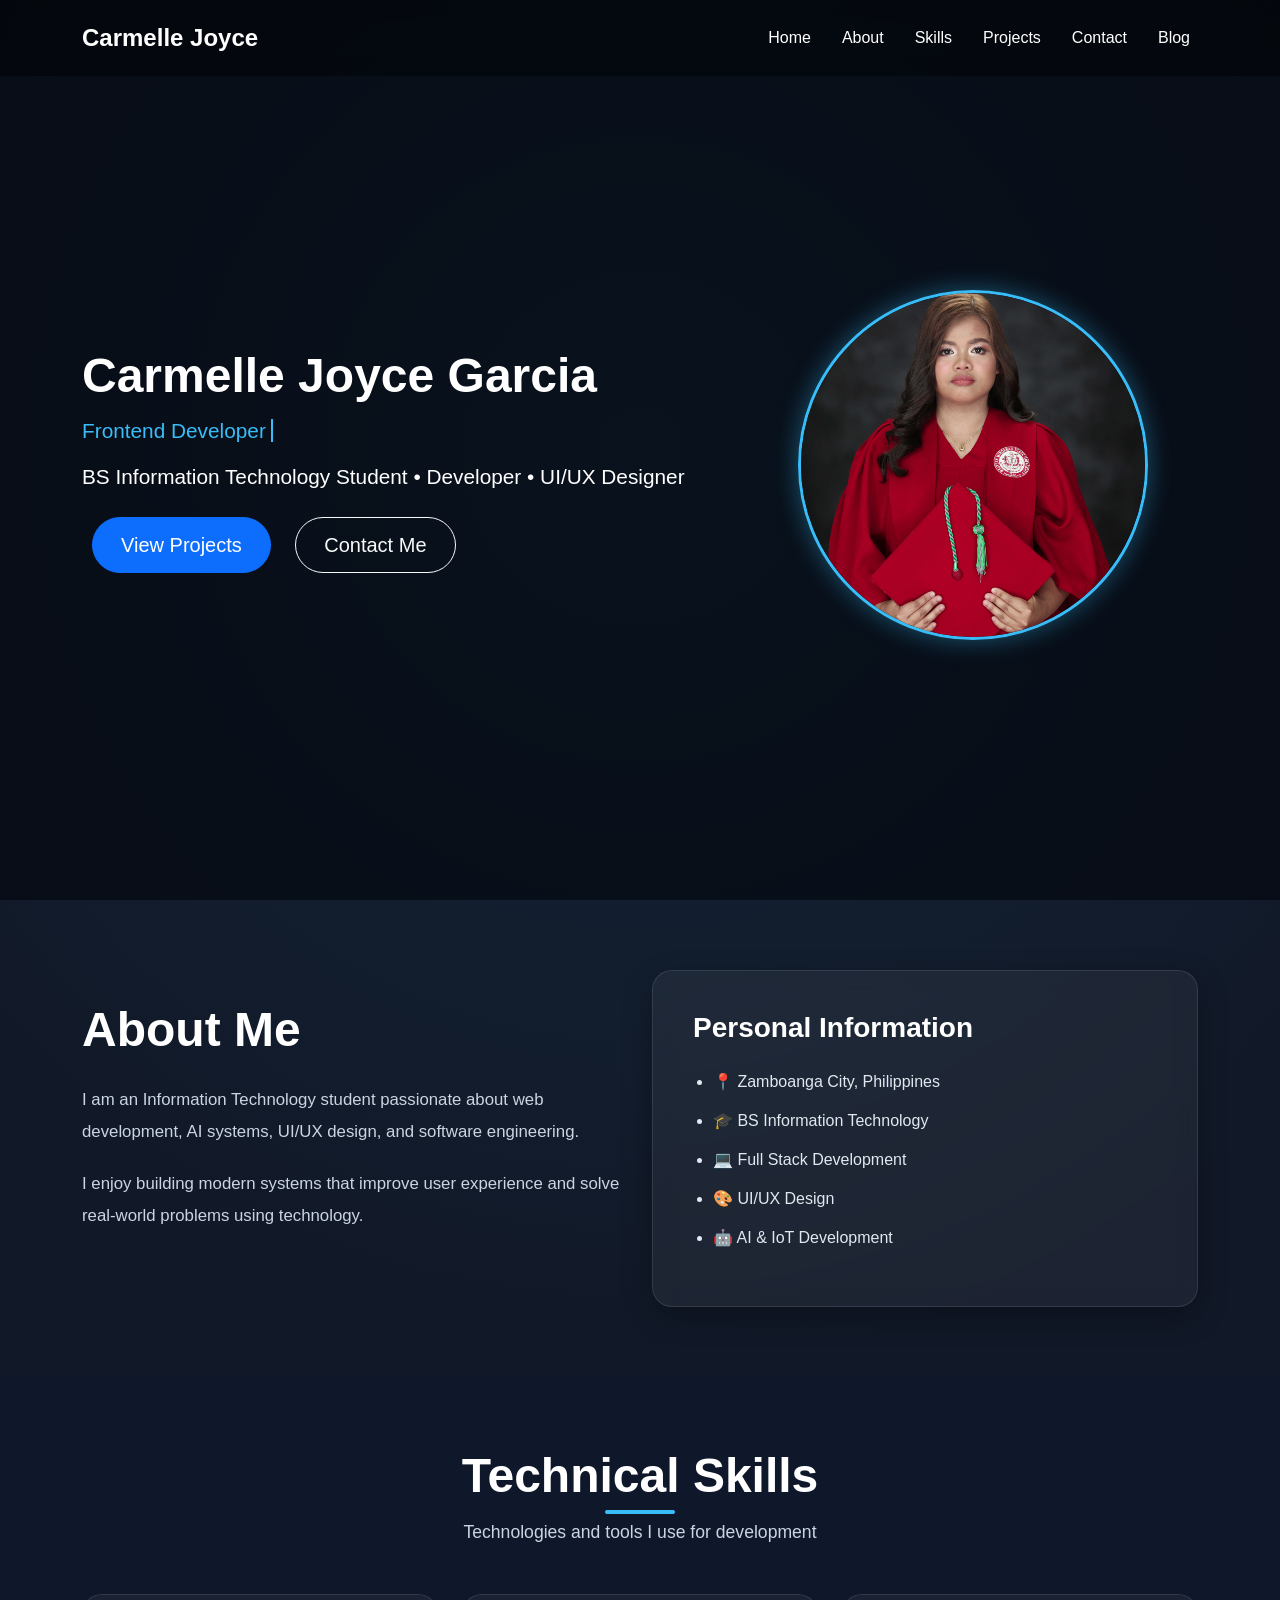
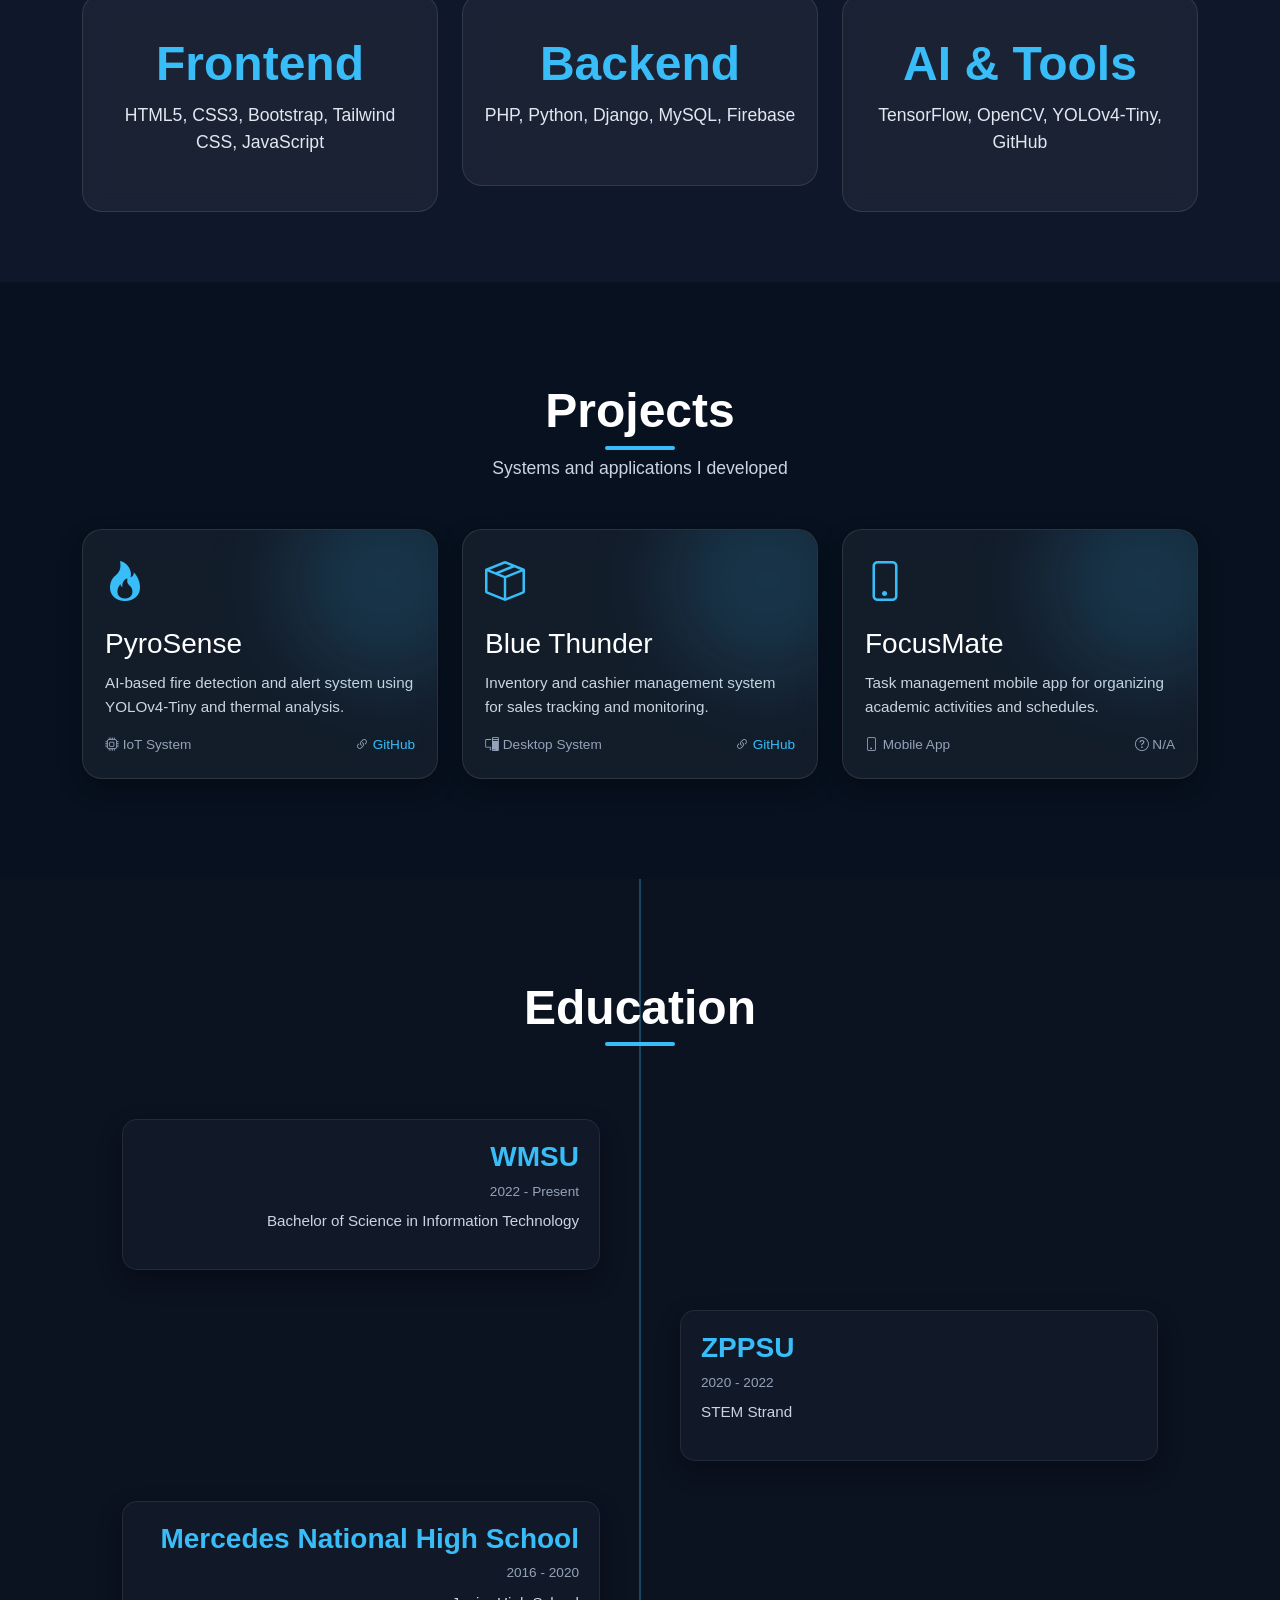
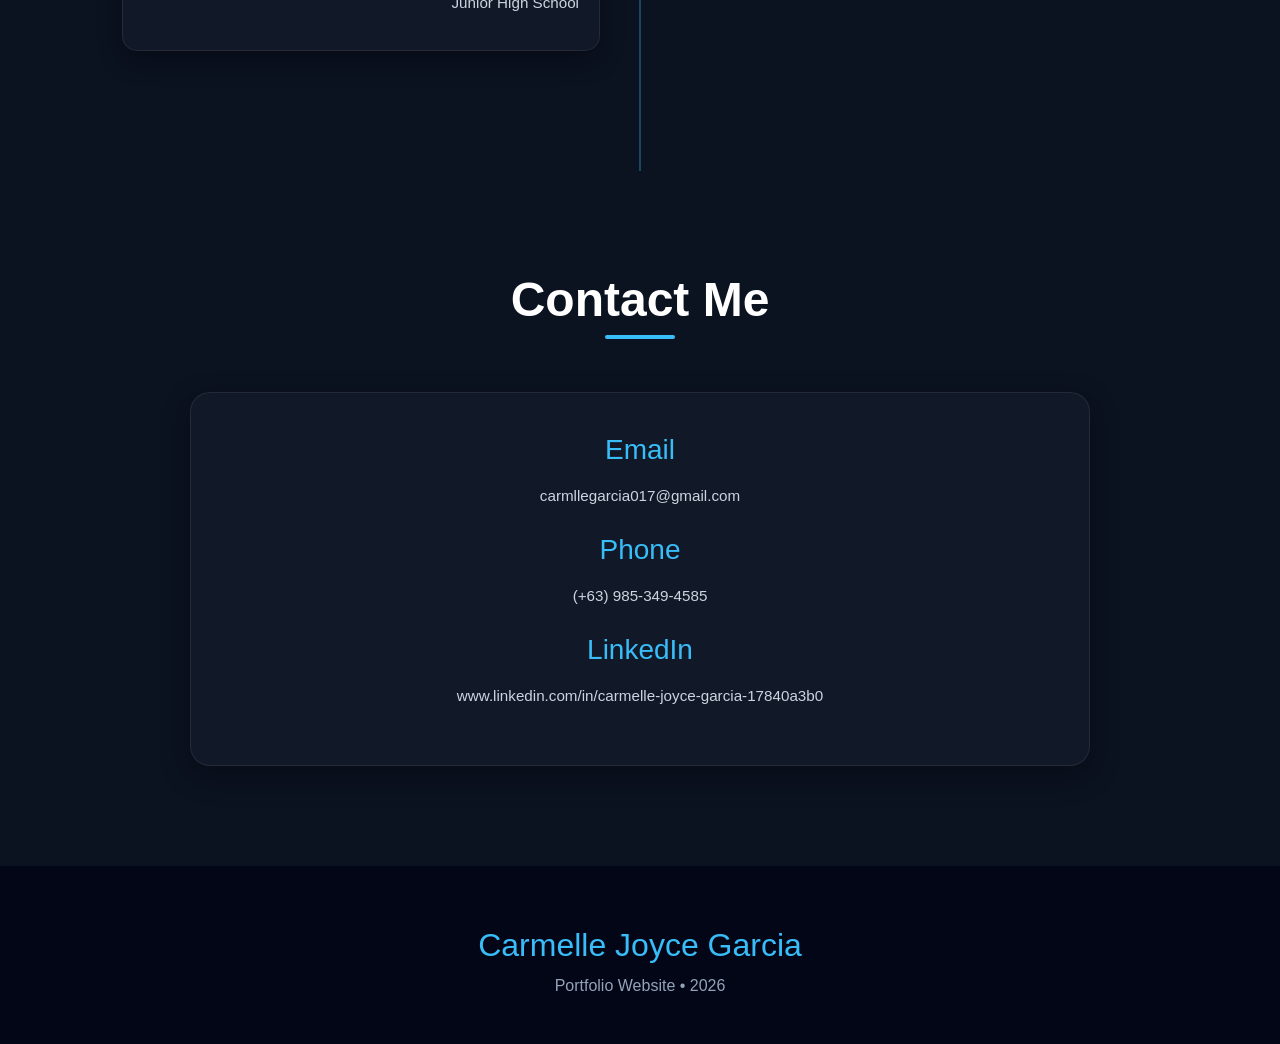
==== portfolio.html @ ab4b907b "Initial web blog  portfolio upload" ====
<!DOCTYPE html>
<html lang="en">
<head>
    <meta charset="UTF-8">
    <meta name="viewport" content="width=device-width, initial-scale=1.0">

    <title>Carmelle Joyce Garcia | Portfolio</title>

    <!-- Bootstrap -->
    <link href="https://cdn.jsdelivr.net/npm/bootstrap@5.3.3/dist/css/bootstrap.min.css" rel="stylesheet">

    <!-- AOS -->
    <link href="https://unpkg.com/aos@2.3.4/dist/aos.css" rel="stylesheet">

    <!-- CSS -->
    <link rel="stylesheet" href="assets/css/style.css">

    <link rel="stylesheet" href="https://cdn.jsdelivr.net/npm/bootstrap-icons@1.11.3/font/bootstrap-icons.min.css">

</head>

<body>

<!-- ================= NAVBAR ================= -->
<nav class="navbar navbar-expand-lg navbar-dark fixed-top custom-navbar">

    <div class="container">

        <a class="navbar-brand fw-bold" href="#">
            Carmelle Joyce
        </a>

        <button class="navbar-toggler" type="button" data-bs-toggle="collapse" data-bs-target="#navbarNav">
            <span class="navbar-toggler-icon"></span>
        </button>

        <div class="collapse navbar-collapse" id="navbarNav">

            <ul class="navbar-nav ms-auto">

                <li class="nav-item">
                    <a class="nav-link" href="#home">Home</a>
                </li>

                <li class="nav-item">
                    <a class="nav-link" href="#about">About</a>
                </li>

                <li class="nav-item">
                    <a class="nav-link" href="#skills">Skills</a>
                </li>

                <li class="nav-item">
                    <a class="nav-link" href="#projects">Projects</a>
                </li>

                <li class="nav-item">
                    <a class="nav-link" href="#contact">Contact</a>
                </li>
                <li class="nav-item"><a class="nav-link" href="index.html">Blog</a></li>

            </ul>

        </div>

    </div>

</nav>

<!-- ================= HERO ================= -->
<section class="hero-section portfolio-hero" id="home">

    <div class="overlay"></div>

    <div class="container hero-content">

        <div class="row align-items-center">

            <!-- LEFT: TEXT -->
            <div class="col-lg-7 text-lg-start text-center" data-aos="fade-right">

                <h1>
                    Carmelle Joyce Garcia
                </h1>
                <p class="typing-text">
                    <span id="typing"></span>
                </p>

                <p>
                    BS Information Technology Student • Developer • UI/UX Designer
                </p>

                <div class="hero-buttons">

                    <a href="#projects" class="btn btn-primary btn-lg">
                        View Projects
                    </a>

                    <a href="#contact" class="btn btn-outline-light btn-lg">
                        Contact Me
                    </a>

                </div>

            </div>

            <!-- RIGHT: PHOTO -->
            <div class="col-lg-5 text-center mt-4 mt-lg-0" data-aos="fade-left">

                <div class="hero-photo">
                    <img src="assets/images/grad.jpg" alt="Profile Photo">
                </div>

            </div>

        </div>

    </div>

</section>

<!-- ================= ABOUT ================= -->
<section class="about-section" id="about">

    <div class="container">

        <div class="row align-items-center">

            <div class="col-lg-6 mb-4" data-aos="fade-right">

                <h2>About Me</h2>

                <p>
                    I am an Information Technology student passionate about
                    web development, AI systems, UI/UX design, and software engineering.
                </p>

                <p>
                    I enjoy building modern systems that improve user experience
                    and solve real-world problems using technology.
                </p>

            </div>

            <div class="col-lg-6" data-aos="fade-left">

                <div class="about-card">

                    <h3>Personal Information</h3>

                    <ul>
                        <li>📍 Zamboanga City, Philippines</li>
                        <li>🎓 BS Information Technology</li>
                        <li>💻 Full Stack Development</li>
                        <li>🎨 UI/UX Design</li>
                        <li>🤖 AI & IoT Development</li>
                    </ul>

                </div>

            </div>

        </div>

    </div>

</section>

<!-- ================= SKILLS ================= -->
<section class="stats-section" id="skills">

    <div class="container">

        <div class="section-title mb-5" data-aos="fade-up">

            <h2>Technical Skills</h2>

            <p>
                Technologies and tools I use for development
            </p>

        </div>

        <div class="row g-4">

            <div class="col-md-4" data-aos="zoom-in">

                <div class="stats-card">

                    <h3>Frontend</h3>

                    <p>
                        HTML5, CSS3, Bootstrap, Tailwind CSS, JavaScript
                    </p>

                </div>

            </div>

            <div class="col-md-4" data-aos="zoom-in" data-aos-delay="200">

                <div class="stats-card">

                    <h3>Backend</h3>

                    <p>
                        PHP, Python, Django, MySQL, Firebase
                    </p>

                </div>

            </div>

            <div class="col-md-4" data-aos="zoom-in" data-aos-delay="400">

                <div class="stats-card">

                    <h3>AI & Tools</h3>

                    <p>
                        TensorFlow, OpenCV, YOLOv4-Tiny, GitHub
                    </p>

                </div>

            </div>

        </div>

    </div>

</section>

<!-- ================= PROJECTS ================= -->
<section class="gallery-section" id="projects">

    <div class="container">

        <div class="section-title mb-5" data-aos="fade-up">
            <h2>Projects</h2>
            <p>Systems and applications I developed</p>
        </div>

        <div class="row g-4">

            <!-- PYROSENSE -->
            <div class="col-md-4" data-aos="fade-up">

                <div class="project-card">

                    <div class="project-icon">
                        <i class="bi bi-fire"></i>
                    </div>

                    <h3>PyroSense</h3>

                    <p>
                        AI-based fire detection and alert system using YOLOv4-Tiny and thermal analysis.
                    </p>

                    <div class="project-meta">
                        <span><i class="bi bi-cpu"></i> IoT System</span>
                        <span><i class="bi bi-link-45deg"></i> 
                            <a href="https://github.com/MushWin/2025_CP_PYROSENSE" target="_blank">
                                GitHub
                            </a>
                        </span>
                    </div>

                </div>

            </div>

            <!-- BLUE THUNDER -->
            <div class="col-md-4" data-aos="fade-up" data-aos-delay="200">

                <div class="project-card">

                    <div class="project-icon">
                        <i class="bi bi-box-seam"></i>
                    </div>

                    <h3>Blue Thunder</h3>

                    <p>
                        Inventory and cashier management system for sales tracking and monitoring.
                    </p>

                    <div class="project-meta">
                        <span><i class="bi bi-pc-display"></i> Desktop System</span>
                        <span><i class="bi bi-link-45deg"></i>
                            <a href="https://github.com/rxykio/Blue-Thunder-SE" target="_blank">
                                GitHub
                            </a>
                        </span>
                    </div>

                </div>

            </div>

            <!-- FOCUSMATE -->
            <div class="col-md-4" data-aos="fade-up" data-aos-delay="400">

                <div class="project-card">

                    <div class="project-icon">
                        <i class="bi bi-phone"></i>
                    </div>

                    <h3>FocusMate</h3>

                    <p>
                        Task management mobile app for organizing academic activities and schedules.
                    </p>

                    <div class="project-meta">
                        <span><i class="bi bi-phone"></i> Mobile App</span>
                        <span><i class="bi bi-question-circle"></i> N/A</span>
                    </div>

                </div>

            </div>

        </div>

    </div>

</section>
<!-- ================= EDUCATION ================= -->
<section class="timeline-section">

    <div class="container">

        <div class="section-title mb-5" data-aos="fade-up">

            <h2>Education</h2>

        </div>

        <div class="timeline-card left" data-aos="fade-right">

            <div class="timeline-content">

                <h3>WMSU</h3>

                <span class="location">
                    2022 - Present
                </span>

                <p>
                    Bachelor of Science in Information Technology
                </p>

            </div>

        </div>

        <div class="timeline-card right" data-aos="fade-left">

            <div class="timeline-content">

                <h3>ZPPSU</h3>

                <span class="location">
                    2020 - 2022
                </span>

                <p>
                    STEM Strand
                </p>

            </div>

        </div>

        <div class="timeline-card left" data-aos="fade-right">

            <div class="timeline-content">

                <h3>Mercedes National High School</h3>

                <span class="location">
                    2016 - 2020
                </span>

                <p>
                    Junior High School
                </p>

            </div>

        </div>

    </div>

</section>

<!-- ================= CONTACT ================= -->
<section class="reflection-section" id="contact">

    <div class="container">

        <div class="section-title mb-5" data-aos="fade-up">

            <h2>Contact Me</h2>

        </div>

        <div class="reflection-card text-center" data-aos="zoom-in">

            <h3>Email</h3>

            <p>
                carmllegarcia017@gmail.com
            </p>

            <h3 class="mt-4">Phone</h3>

            <p>
                (+63) 985-349-4585
            </p>

            <h3 class="mt-4">LinkedIn</h3>

            <p>
                www.linkedin.com/in/carmelle-joyce-garcia-17840a3b0
            </p>

        </div>

    </div>

</section>

<!-- ================= FOOTER ================= -->
<footer class="footer-section">

    <div class="container">

        <h2>Carmelle Joyce Garcia</h2>

        <p>
            Portfolio Website • 2026
        </p>

    </div>

</footer>

<!-- Bootstrap -->
<script src="https://cdn.jsdelivr.net/npm/bootstrap@5.3.3/dist/js/bootstrap.bundle.min.js"></script>

<!-- AOS -->
<script src="https://unpkg.com/aos@2.3.4/dist/aos.js"></script>

<script>
AOS.init({
    duration: 1000,
    once: true
});
</script>

<script>
    const texts = [
        "Frontend Developer",
        "UI/UX Designer",
        "IoT Developer",
        "AI Enthusiast"
    ];
    
    let i = 0;          // text index
    let j = 0;          // letter index
    let isDeleting = false;
    let current = "";
    
    function typeEffect() {
    
        current = texts[i];
    
        if (!isDeleting) {
            // typing
            document.getElementById("typing").textContent =
                current.substring(0, j + 1);
            j++;
    
            if (j === current.length) {
                isDeleting = true;
                setTimeout(typeEffect, 1200); // pause at full text
                return;
            }
    
        } else {
            // deleting
            document.getElementById("typing").textContent =
                current.substring(0, j - 1);
            j--;
    
            if (j === 0) {
                isDeleting = false;
                i = (i + 1) % texts.length; // next word
            }
        }
    
        setTimeout(typeEffect, isDeleting ? 50 : 90);
    }
    
    typeEffect();
    </script>

</body>
</html>
---- assets/css/style.css ----
/* =========================
   GLOBAL
========================= */

*{
    margin: 0;
    padding: 0;
    box-sizing: border-box;
}

body{
    font-family: Arial, sans-serif;
    background: #0f172a;
    color: white;
    overflow-x: hidden;
}

/* =========================
   NAVBAR
========================= */

.custom-navbar{
    background: rgba(0,0,0,0.4);
    backdrop-filter: blur(10px);
    padding: 15px 0;
}

.navbar-brand{
    font-size: 1.5rem;
}

.nav-link{
    color: white !important;
    margin-left: 15px;
    transition: 0.3s;
}

.nav-link:hover{
    color: #38bdf8 !important;
}

/* =========================
   HERO SECTION
========================= */

.hero-section{
    position: relative;
    width: 100%;
    height: 100vh;

    background: url('../images/hero/hero.jpg') center/cover no-repeat;

    display: flex;
    justify-content: center;
    align-items: center;

    text-align: center;
}

.overlay{
    position: absolute;
    inset: 0;
    background: rgba(0,0,0,0.5);
}

.hero-content{
    position: relative;
    z-index: 2;
}

.hero-content h1{
    font-size: 4rem;
    font-weight: bold;
    margin-bottom: 20px;
}

.hero-content p{
    font-size: 1.3rem;
    margin-bottom: 30px;
}

.hero-buttons .btn{
    margin: 10px;
    padding: 12px 28px;
    border-radius: 50px;
}


/* =========================
   ABOUT SECTION
========================= */

.about-section{
    padding: 70px 20px;
    background: #111827;
}

.about-section h2{
    font-size: 3rem;
    font-weight: bold;
    margin-bottom: 25px;
}

.about-section p{
    color: #cbd5e1;
    line-height: 1.9;
    margin-bottom: 20px;
    font-size: 1.05rem;
}

.about-card{
    background: rgba(255,255,255,0.05);
    border: 1px solid rgba(255,255,255,0.1);

    padding: 40px;

    border-radius: 20px;

    backdrop-filter: blur(10px);

    box-shadow: 0 10px 30px rgba(0,0,0,0.3);
}

.about-card h3{
    margin-bottom: 25px;
    font-weight: bold;
}

.about-card ul{
    padding-left: 20px;
}

.about-card li{
    margin-bottom: 15px;
    color: #e2e8f0;
}

/* =========================
   STATISTICS SECTION
========================= */

.stats-section{
    padding: 70px 20px;
    background: #0f172a;
}

.section-title{
    text-align: center;
}

.section-title h2{
    font-size: 3rem;
    font-weight: bold;
    margin-bottom: 15px;
}

.section-title p{
    color: #cbd5e1;
    font-size: 1.1rem;
}

.stats-card{
    background: rgba(255,255,255,0.05);

    border: 1px solid rgba(255,255,255,0.1);

    padding: 40px 20px;

    border-radius: 20px;

    text-align: center;

    transition: 0.3s;

    backdrop-filter: blur(10px);
}

.stats-card:hover{
    transform: translateY(-10px);

    box-shadow: 0 10px 30px rgba(56,189,248,0.2);
}

.stats-card h3{
    font-size: 3rem;
    font-weight: bold;

    color: #38bdf8;

    margin-bottom: 10px;
}

.stats-card p{
    color: #e2e8f0;
    font-size: 1.1rem;
}

/* =========================
   TIMELINE SECTION
========================= */

.timeline-section{
    padding: 100px 20px;
    background: #111827;
}

.timeline-container{
    position: relative;
    margin-top: 60px;

    border-left: 3px solid #38bdf8;

    padding-left: 40px;
}

.timeline-item{
    position: relative;
    margin-bottom: 50px;
}

.timeline-item::before{
    content: '';

    position: absolute;

    left: -52px;
    top: 10px;

    width: 20px;
    height: 20px;

    background: #38bdf8;

    border-radius: 50%;

    box-shadow: 0 0 15px #38bdf8;
}

.timeline-content{
    background: rgba(255,255,255,0.05);

    border: 1px solid rgba(255,255,255,0.1);

    padding: 30px;

    border-radius: 20px;

    backdrop-filter: blur(10px);

    transition: 0.3s;
}

.timeline-content:hover{
    transform: translateY(-5px);

    box-shadow: 0 10px 30px rgba(56,189,248,0.2);
}

.timeline-day{
    display: inline-block;

    background: #38bdf8;

    color: #0f172a;

    padding: 6px 15px;

    border-radius: 50px;

    font-weight: bold;

    margin-bottom: 15px;
}

.timeline-content h3{
    margin-bottom: 15px;
    font-weight: bold;
}

.timeline-content p{
    color: #cbd5e1;
    line-height: 1.8;
}


/* =========================
   MAP SECTION
========================= */

.map-section{
    padding: 100px 20px;
    background: #0f172a;
}

#tourMap{
    width: 100%;
    height: 600px;

    border-radius: 25px;

    overflow: hidden;

    margin-top: 50px;

    border: 2px solid rgba(255,255,255,0.1);

    box-shadow: 0 10px 30px rgba(0,0,0,0.3);
}


/* =========================
   CUSTOM MAP PIN
========================= */

.custom-pin {
    background: transparent;
    border: none;
}

.pin-dot {
    width: 14px;
    height: 14px;
    background: #38bdf8;
    border-radius: 50%;

    display: block;

    box-shadow: 0 0 10px #38bdf8, 0 0 20px #38bdf8;
}

.pin-dot:hover {
    transform: scale(1.3);
}

/* ripple effect */
.pin-dot::after {
    content: '';
    position: absolute;
    width: 100%;
    height: 100%;
    border-radius: 50%;
    background: rgba(56,189,248,0.5);
    animation: pulse 1.5s infinite;
    z-index: -1;
}

@keyframes pulse {
    0% {
        transform: scale(1);
        opacity: 0.8;
    }
    100% {
        transform: scale(3);
        opacity: 0;
    }
}

/* =========================
   POPUP DESIGN
========================= */

.leaflet-popup-content-wrapper {
    background: #0f172a;
    color: white;
    border-radius: 12px;
    border: 1px solid rgba(255,255,255,0.1);
}

.leaflet-popup-content {
    margin: 10px;
}

.popup-card h3 {
    margin: 0;
    color: #38bdf8;
}

.popup-card p {
    margin: 5px 0 0;
    font-size: 0.9rem;
    color: #cbd5e1;
}


/* =========================
   TIMELINE SECTION
========================= */

.timeline-section {
    padding: 100px 20px;
    background: #0b1220;
    position: relative;
}

/* center vertical line */
.timeline-section::before {
    content: "";
    position: absolute;
    top: 0;
    left: 50%;
    width: 2px;
    height: 100%;
    background: rgba(56, 189, 248, 0.3);
    transform: translateX(-50%);
}

/* =========================
   TIMELINE CARD
========================= */

.timeline-card {
    width: 50%;
    padding: 20px 40px;
    position: relative;
}

/* left side */
.timeline-card.left {
    left: 0;
    text-align: right;
}

/* right side */
.timeline-card.right {
    left: 50%;
    text-align: left;
}

/* content box */
.timeline-content {
    background: #111827;
    padding: 20px;
    border-radius: 15px;

    border: 1px solid rgba(255,255,255,0.08);

    box-shadow: 0 10px 25px rgba(0,0,0,0.3);

    transition: 0.3s ease;
}

/* hover effect */
.timeline-content:hover {
    transform: translateY(-5px);
    border-color: #38bdf8;
}

/* title */
.timeline-content h3 {
    margin: 0;
    color: #38bdf8;
}

/* location tag */
.location {
    display: inline-block;
    margin: 8px 0;
    font-size: 0.85rem;
    color: #94a3b8;
}

/* text */
.timeline-content p {
    color: #cbd5e1;
    font-size: 0.95rem;
    line-height: 1.5;
}



/* =========================
   GALLERY SECTION
========================= */

.gallery-section {
    padding: 100px 20px;
    background: #07111f;
}

/* grid */
.gallery-grid {
    display: grid;
    grid-template-columns: repeat(auto-fit, minmax(280px, 1fr));
    gap: 25px;
    margin-top: 50px;
}

/* card */
.gallery-card {
    height: 250px;
    border-radius: 20px;
    overflow: hidden;
    position: relative;

    background:
        linear-gradient(
            rgba(15,23,42,0.7),
            rgba(15,23,42,0.7)
        ),
        url('https://images.unsplash.com/photo-1526778548025-fa2f459cd5ce?q=80&w=1200');

    background-size: cover;
    background-position: center;

    transition: 0.4s ease;

    cursor: pointer;
}

/* hover */
.gallery-card:hover {
    transform: translateY(-8px) scale(1.02);
}

/* overlay */
.gallery-overlay {
    position: absolute;
    bottom: 0;
    width: 100%;
    padding: 25px;

    background: linear-gradient(
        transparent,
        rgba(0,0,0,0.9)
    );
}

/* title */
.gallery-overlay h3 {
    margin: 0;
    color: #38bdf8;
}

/* text */
.gallery-overlay p {
    margin-top: 5px;
    color: #e2e8f0;
    font-size: 0.95rem;
}


/* =========================
   REFLECTION SECTION
========================= */

.reflection-section {
    padding: 100px 20px;
    background: #0b1220;
}

/* grid */
.reflection-grid {
    display: grid;
    grid-template-columns: repeat(auto-fit, minmax(280px, 1fr));
    gap: 30px;
    margin-top: 50px;
}

/* card */
.reflection-card {
    background: #111827;

    padding: 30px;

    border-radius: 20px;

    border: 1px solid rgba(255,255,255,0.08);

    transition: 0.3s ease;

    box-shadow: 0 10px 25px rgba(0,0,0,0.3);
}

/* hover */
.reflection-card:hover {
    transform: translateY(-8px);
    border-color: #38bdf8;
}

/* title */
.reflection-card h3 {
    color: #38bdf8;
    margin-bottom: 15px;
}

/* text */
.reflection-card p {
    color: #cbd5e1;
    line-height: 1.7;
    font-size: 0.95rem;
}

/* =========================
   RESPONSIVE
========================= */

@media (max-width: 768px) {

    .timeline-section::before {
        left: 20px;
    }

    .timeline-card {
        width: 100%;
        padding-left: 50px;
        text-align: left !important;
    }

    .timeline-card.right,
    .timeline-card.left {
        left: 0;
    }
}

/* =========================
   MOBILE
========================= */

@media(max-width:768px){

    .timeline-container{
        padding-left: 25px;
    }

    .timeline-item::before{
        left: -37px;
    }

}

/* =========================
   RESPONSIVE
========================= */

@media(max-width:768px){

    .hero-content h1{
        font-size: 2.5rem;
    }

    .hero-content p{
        font-size: 1rem;
    }

}



/* =========================
   FOOTER
========================= */

.footer-section {
    padding: 60px 20px 30px;
    background: #020617;
    text-align: center;
}

/* title */
.footer-section h2 {
    color: #38bdf8;
    margin-bottom: 10px;
}

/* text */
.footer-section p {
    color: #94a3b8;
}

/* links */
.footer-links {
    margin: 30px 0;
}

/* link */
.footer-links a {
    color: #e2e8f0;
    text-decoration: none;
    margin: 0 15px;
    transition: 0.3s ease;
}

/* hover */
.footer-links a:hover {
    color: #38bdf8;
}

/* bottom */
.footer-bottom {
    margin-top: 30px;
    border-top: 1px solid rgba(255,255,255,0.08);
    padding-top: 20px;
}

html {
    scroll-behavior: smooth;
}

/* =========================
   DAY GALLERY PAGE
========================= */

.carousel-img{
    height: 500px;
    object-fit: cover;
    border-radius: 20px;
}

.carousel{
    border-radius: 20px;
    overflow: hidden;
    box-shadow: 0 10px 25px rgba(0,0,0,0.1);
}

.day-hero {
    padding-top: 120px; /* FIX NAVBAR OVERLAP */
}

.day-hero h1 {
    color: white;
    font-size: 3rem;
    font-weight: 700;
}

.day-hero p {
    color: #cbd5e1;
    margin-top: 10px;
}

.day-gallery-section {
    padding: 80px 20px;
    background: #07111f;
}

.reflection-card {
    background: #111827;
    padding: 40px;
    border-radius: 20px;

    max-width: 900px;
    margin: auto;

    box-shadow: 0 10px 30px rgba(0,0,0,0.3);
}

.reflection-card h2 {
    color: #38bdf8;
    margin-bottom: 20px;
}

.reflection-card p {
    color: #cbd5e1;
    line-height: 1.8;
}

.gallery-grid-custom {
    display: grid;

    grid-template-columns:
    repeat(auto-fit, minmax(250px, 1fr));

    gap: 20px;

    margin-top: 50px;
}

.gallery-item {
    overflow: hidden;
    border-radius: 20px;

    background: #111827;
}

.gallery-item img {
    width: 100%;
    height: 280px;

    object-fit: cover;

    transition: 0.4s ease;
}

.gallery-item:hover img {
    transform: scale(1.08);
}

/* MOBILE */

@media (max-width: 768px) {

    .day-hero h1 {
        font-size: 2rem;
    }

    .reflection-card {
        padding: 25px;
    }

    .gallery-item img {
        height: 220px;
    }

}

/* ================= ALBUM SECTION ================= */

.album-card {
    background: #111827;
    padding: 30px;
    border-radius: 20px;
    margin-bottom: 30px;
    border: 1px solid rgba(255,255,255,0.08);
    box-shadow: 0 10px 25px rgba(0,0,0,0.3);
}

.album-card h3 {
    color: #38bdf8;
    margin-bottom: 5px;
}

.album-card p {
    color: #cbd5e1;
    margin-bottom: 20px;
}

/* horizontal scroll gallery */
.album-scroll {
    display: flex;
    gap: 15px;
    overflow-x: auto;
    padding-bottom: 10px;
    scroll-snap-type: x mandatory;
}

/* images */
.album-scroll img {
    width: 250px;
    height: 180px;
    object-fit: cover;
    border-radius: 15px;
    flex-shrink: 0;
    scroll-snap-align: start;
    transition: 0.3s;
}

.album-scroll img:hover {
    transform: scale(1.05);
}

/* hide scrollbar (optional clean UI) */
.album-scroll::-webkit-scrollbar {
    height: 6px;
}

.album-scroll::-webkit-scrollbar-thumb {
    background: #38bdf8;
    border-radius: 10px;
}


/* ================= ALBUM CAROUSEL ================= */

.album-block {
    background: #111827;
    padding: 30px;
    border-radius: 20px;
    margin-bottom: 40px;
    border: 1px solid rgba(255,255,255,0.08);
    box-shadow: 0 10px 25px rgba(0,0,0,0.3);
}

.album-block h3 {
    color: #38bdf8;
    margin-bottom: 5px;
}

.album-block p {
    color: #cbd5e1;
    margin-bottom: 20px;
}

/* carousel image styling */
.album-img {
    height: 420px;
    object-fit: contain;   /* 🔥 no zoom */
    background: #0b1220;
    padding: 10px;
    border-radius: 15px;
}

/* arrows style */
.carousel-control-prev-icon,
.carousel-control-next-icon {
    background-color: rgba(56, 189, 248, 0.7);
    border-radius: 50%;
    padding: 20px;
}


/* =========================
   FIX: DAY CAROUSEL (NO ZOOM)
========================= */

#days .carousel-item img {
    height: 420px;
    width: 100%;
    object-fit: contain !important;   /* 🔥 IMPORTANT FIX */
    background: #0b1220;
    padding: 10px;
    border-radius: 20px;
}

/* keep it centered and not full screen feeling */
#days .carousel {
    max-width: 900px;
    margin: 0 auto;
}

.carousel-control-prev-icon,
.carousel-control-next-icon {
    background-color: rgba(56, 189, 248, 0.9);
    border-radius: 50%;
    padding: 18px;
}

/* =========================================
   EXTRA ANIMATIONS & MODERN EFFECTS
========================================= */

/* smooth scrolling */
html{
    scroll-behavior: smooth;
}

/* navbar animation */
.custom-navbar{
    transition: all 0.4s ease;
}

/* nav hover underline */
.nav-link{
    position: relative;
}

.nav-link::after{
    content: '';
    position: absolute;
    left: 0;
    bottom: -5px;

    width: 0%;
    height: 2px;

    background: #38bdf8;

    transition: 0.4s ease;
}

.nav-link:hover::after{
    width: 100%;
}

/* ================= HERO ANIMATION ================= */

.hero-content h1{
    animation: floatText 4s ease-in-out infinite;
}

@keyframes floatText{
    0%{
        transform: translateY(0px);
    }

    50%{
        transform: translateY(-12px);
    }

    100%{
        transform: translateY(0px);
    }
}

/* glowing buttons */
.btn{
    transition: 0.4s ease;
}

.btn:hover{
    transform: translateY(-5px) scale(1.04);

    box-shadow:
    0 10px 25px rgba(56,189,248,0.35);
}

/* ================= HERO OVERLAY GLOW ================= */

.hero-section::before{
    content: '';

    position: absolute;

    width: 200%;
    height: 200%;

    background:
    radial-gradient(
        circle,
        rgba(56,189,248,0.08) 0%,
        transparent 60%
    );

    animation: rotateGlow 20s linear infinite;
}

@keyframes rotateGlow{

    from{
        transform: rotate(0deg);
    }

    to{
        transform: rotate(360deg);
    }

}

/* ================= CARD HOVER ================= */

.about-card,
.timeline-content,
.reflection-card,
.album-block{
    transition: 0.4s ease;
}

.about-card:hover,
.timeline-content:hover,
.reflection-card:hover,
.album-block:hover{

    transform: translateY(-8px);

    box-shadow:
    0 15px 35px rgba(56,189,248,0.18);
}

/* ================= IMAGE HOVER ================= */

.gallery-item img,
.album-scroll img,
.album-img,
#days .carousel-item img{
    transition: transform 0.5s ease;
}

.gallery-item:hover img,
.album-scroll img:hover,
#days .carousel-item img:hover{
    transform: scale(1.04);
}

/* ================= SECTION TITLE EFFECT ================= */

.section-title h2{
    position: relative;
    display: inline-block;
}

.section-title h2::after{
    content: '';

    position: absolute;

    left: 50%;
    bottom: -10px;

    width: 70px;
    height: 4px;

    background: #38bdf8;

    transform: translateX(-50%);

    border-radius: 20px;
}

/* ================= TIMELINE DOT PULSE ================= */

.timeline-item::before{
    animation: pulseDot 2s infinite;
}

@keyframes pulseDot{

    0%{
        box-shadow: 0 0 0 0 rgba(56,189,248,0.7);
    }

    70%{
        box-shadow: 0 0 0 15px rgba(56,189,248,0);
    }

    100%{
        box-shadow: 0 0 0 0 rgba(56,189,248,0);
    }
}

/* ================= SCROLLBAR ================= */

::-webkit-scrollbar{
    width: 10px;
    height: 8px;
}

::-webkit-scrollbar-track{
    background: #0b1220;
}

::-webkit-scrollbar-thumb{
    background: #38bdf8;
    border-radius: 20px;
}

/* ================= FLOATING EFFECT ================= */

.album-block,
.reflection-card{
    animation: floating 5s ease-in-out infinite;
}

@keyframes floating{

    0%{
        transform: translateY(0px);
    }

    50%{
        transform: translateY(-6px);
    }

    100%{
        transform: translateY(0px);
    }

}

/* ================= FADE-IN PAGE ================= */

body{
    animation: fadePage 1s ease;
}

@keyframes fadePage{

    from{
        opacity: 0;
    }

    to{
        opacity: 1;
    }

}

/* ================= MOBILE IMPROVEMENTS ================= */

@media(max-width:768px){

    .hero-content h1{
        font-size: 2.3rem;
    }

    .hero-content p{
        font-size: 1rem;
    }

    .section-title h2{
        font-size: 2rem;
    }

    .album-img,
    #days .carousel-item img{
        height: 250px !important;
    }

}

/* ================= PROJECT CARDS ================= */

.project-card{
    background: rgba(255,255,255,0.05);
    border: 1px solid rgba(255,255,255,0.1);
    border-radius: 20px;

    padding: 22px;

    backdrop-filter: blur(12px);

    box-shadow: 0 10px 25px rgba(0,0,0,0.3);

    transition: 0.4s ease;

    height: 100%;

    position: relative;
    overflow: hidden;
}

/* glow effect */
.project-card::before{
    content: "";

    position: absolute;

    width: 200px;
    height: 200px;

    background: rgba(56,189,248,0.15);

    top: -50px;
    right: -50px;

    border-radius: 50%;

    filter: blur(40px);
}

/* hover */
.project-card:hover{
    transform: translateY(-10px) scale(1.02);

    border-color: #38bdf8;

    box-shadow: 0 15px 40px rgba(56,189,248,0.25);
}

/* icon */
.project-icon{
    font-size: 2.5rem;
    color: #38bdf8;
    margin-bottom: 15px;
}

/* title */
.project-card h3{
    color: #fff;
    margin-bottom: 10px;
}

/* text */
.project-card p{
    color: #cbd5e1;
    font-size: 0.95rem;
    line-height: 1.6;
}

/* meta */
.project-meta{
    margin-top: 15px;

    display: flex;
    justify-content: space-between;

    font-size: 0.85rem;

    color: #94a3b8;
}

/* links */
.project-meta a{
    color: #38bdf8;
    text-decoration: none;
}

.project-meta a:hover{
    text-decoration: underline;
}

.hero-photo{
    width: 350px;
    height: 350px;

    margin: auto;

    border-radius: 50%;

    overflow: hidden;

    border: 3px solid #38bdf8;

    box-shadow: 0 0 25px rgba(56,189,248,0.4);

    animation: floatPhoto 4s ease-in-out infinite;
}

.hero-photo img{
    width: 100%;
    height: 100%;

    object-fit: cover;
}

/* floating effect */
@keyframes floatPhoto{
    0%{ transform: translateY(0px); }
    50%{ transform: translateY(-10px); }
    100%{ transform: translateY(0px); }
}

/* responsive fix */
@media(max-width:768px){
    .hero-photo{
        width: 180px;
        height: 180px;
    }
}

/* =========================
   PORTFOLIO HERO OVERRIDE
========================= */

.portfolio-hero{
    background: #0f172a !important;  /* removes image only here */
}

.typing-text{
    font-size: 1.2rem;
    color: #38bdf8;
    margin-top: 10px;
    min-height: 30px;
}

.typing-text span{
    border-right: 2px solid #38bdf8;
    padding-right: 5px;
    animation: blinkCursor 0.7s infinite;
}

@keyframes blinkCursor{
    50%{
        border-color: transparent;
    }
}

/* =========================
   HERO SPACING FIX
========================= */

.hero-section .portfolio-hero{
    height: 85vh;          /* was 100vh */
}

.hero-content{
    padding-top: 60px;     /* reduces top spacing */
    padding-bottom: 30px;
}

.hero-content h1{
    font-size: 3rem;       /* was 4rem */
    margin-bottom: 10px;   /* reduce gap */
}

.typing-text{
    margin-top: 5px;       /* reduce spacing */
    margin-bottom: 5px;
}

.hero-content p{
    margin-bottom: 15px;   /* tighter spacing */
}

.hero-buttons{
    margin-top: 10px;
}
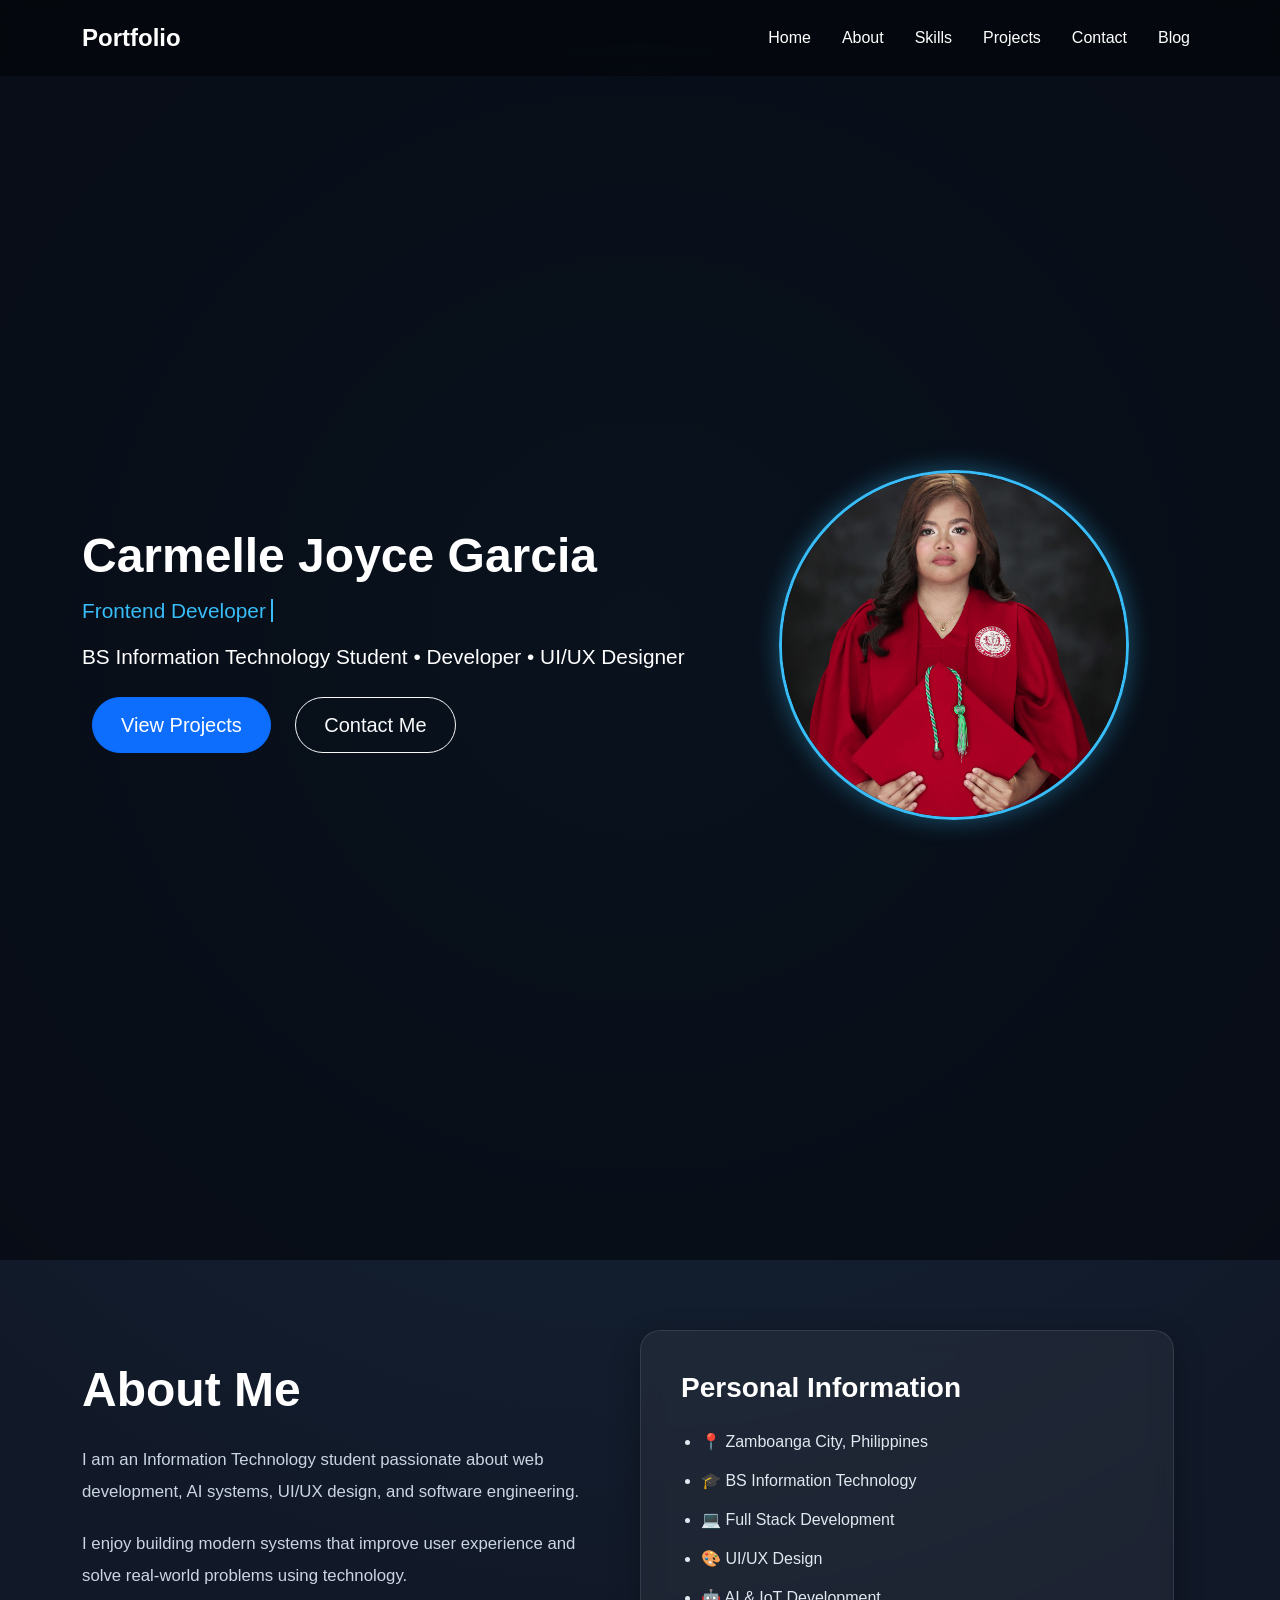
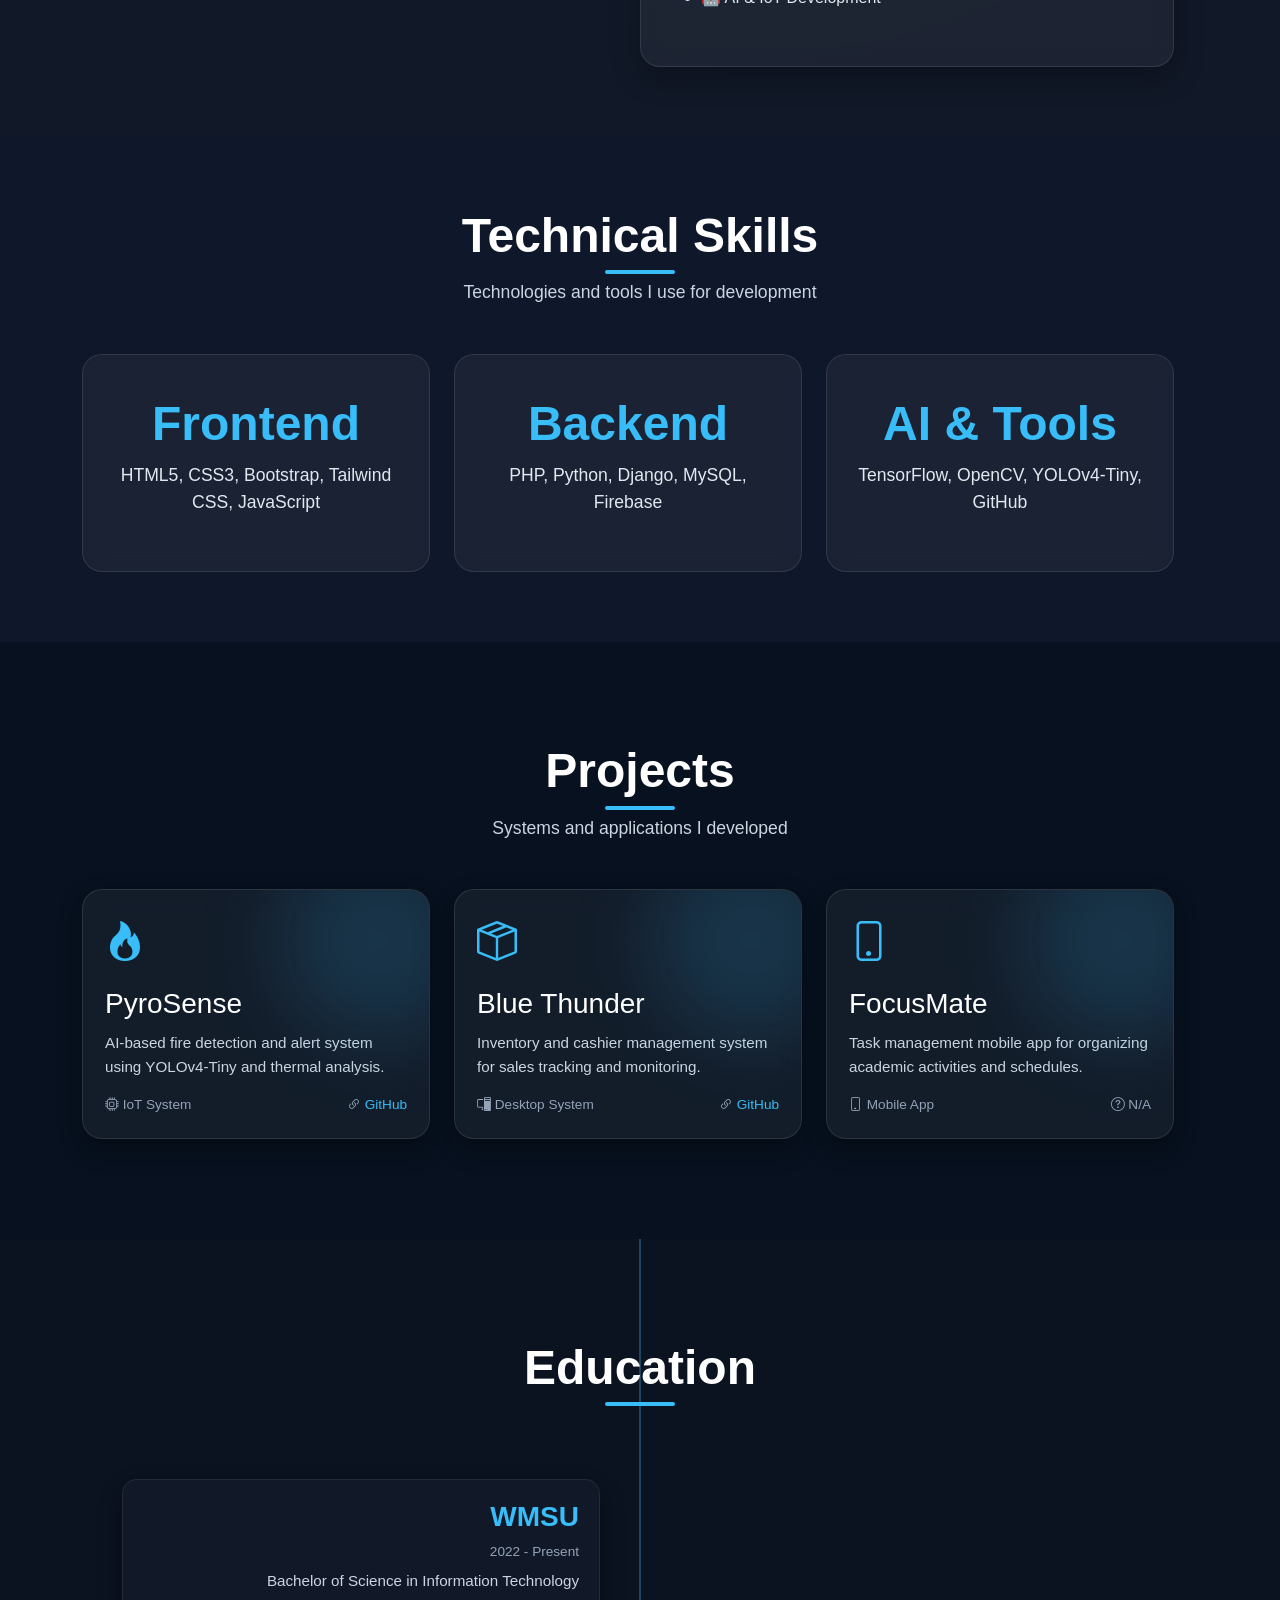
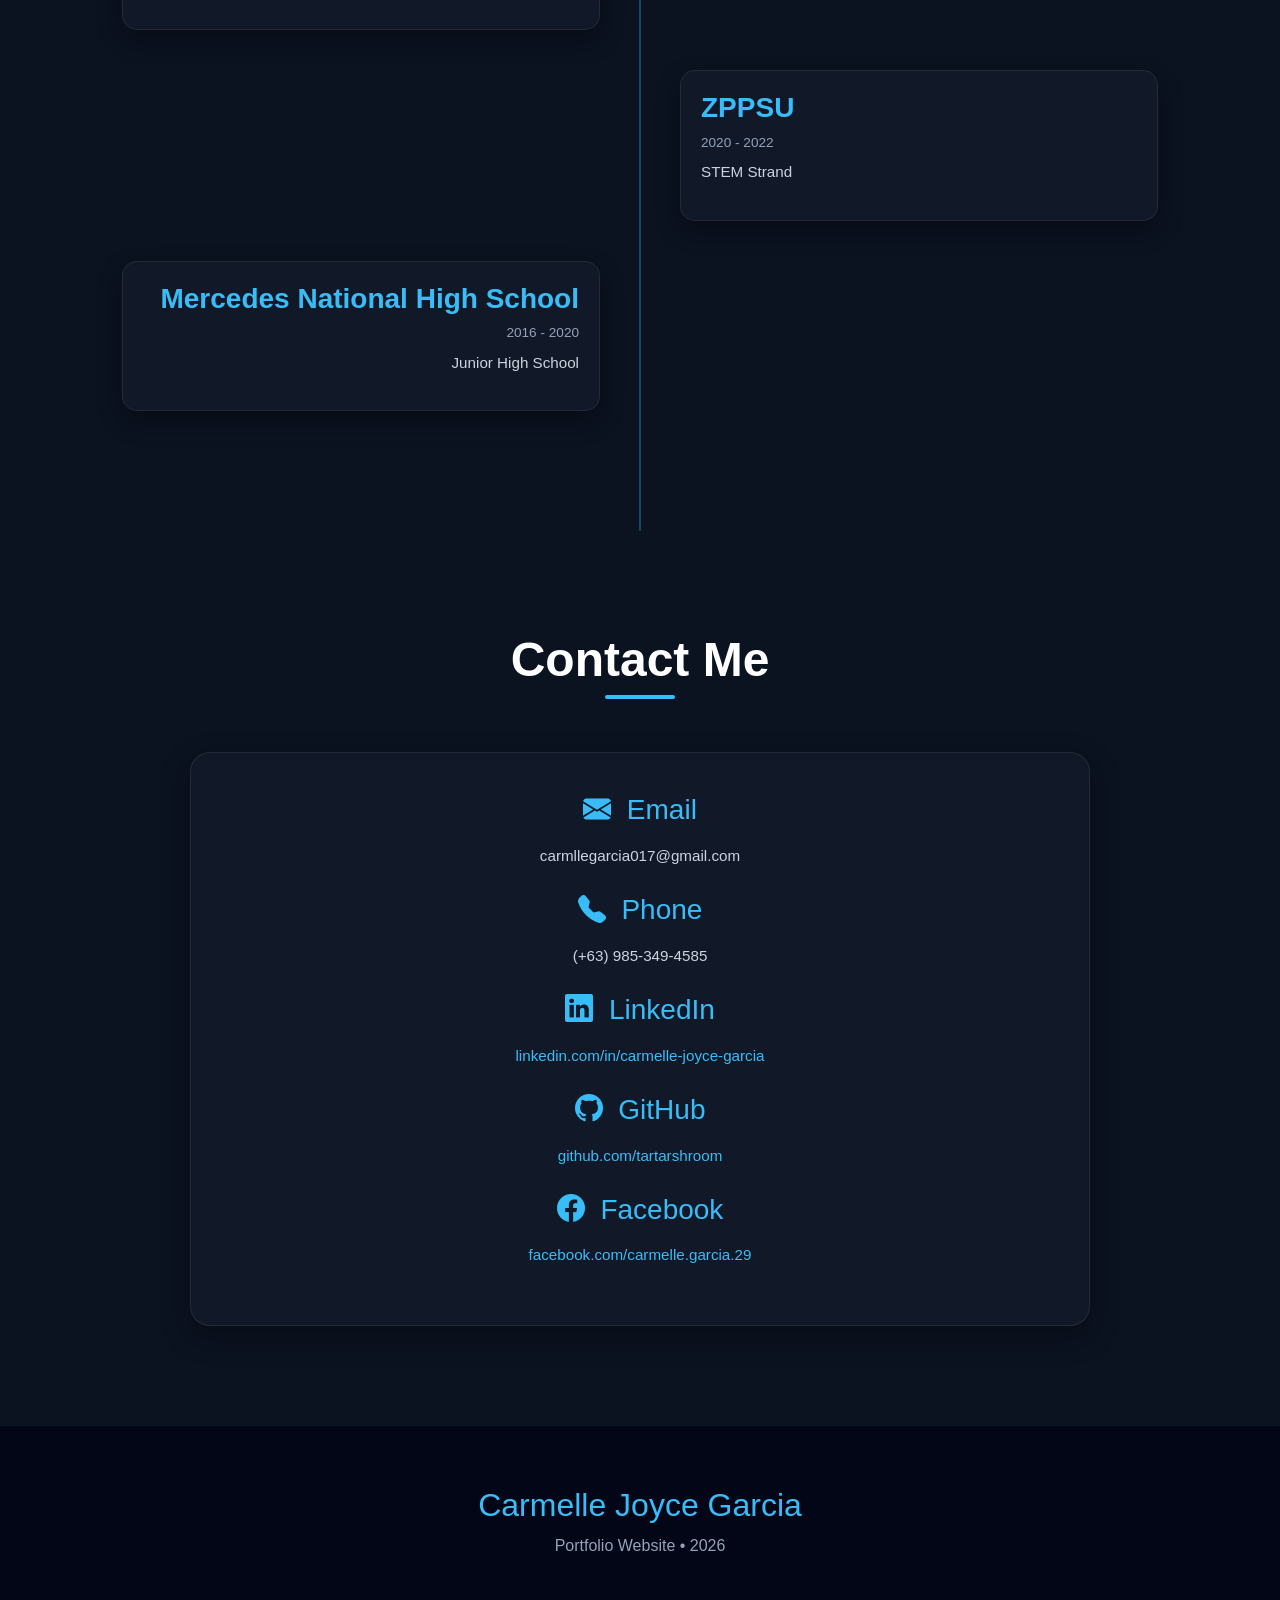
==== commit 423ccc69: "improved ui responsiveness" ====
--- a/portfolio.html
+++ b/portfolio.html
@@ -27,7 +27,7 @@
     <div class="container">
 
         <a class="navbar-brand fw-bold" href="#">
-            Carmelle Joyce
+           Portfolio
         </a>
 
         <button class="navbar-toggler" type="button" data-bs-toggle="collapse" data-bs-target="#navbarNav">
@@ -74,7 +74,7 @@
 
     <div class="container hero-content">
 
-        <div class="row align-items-center">
+        <div class="row align-items-center hero-mobile-reverse">
 
             <!-- LEFT: TEXT -->
             <div class="col-lg-7 text-lg-start text-center" data-aos="fade-right">
@@ -403,29 +403,55 @@
     <div class="container">
 
         <div class="section-title mb-5" data-aos="fade-up">
-
             <h2>Contact Me</h2>
-
         </div>
 
         <div class="reflection-card text-center" data-aos="zoom-in">
 
-            <h3>Email</h3>
-
+            <!-- EMAIL -->
+            <h3>
+                <i class="bi bi-envelope-fill me-2"></i> Email
+            </h3>
             <p>
                 carmllegarcia017@gmail.com
             </p>
 
-            <h3 class="mt-4">Phone</h3>
-
+            <!-- PHONE -->
+            <h3 class="mt-4">
+                <i class="bi bi-telephone-fill me-2"></i> Phone
+            </h3>
             <p>
                 (+63) 985-349-4585
             </p>
 
-            <h3 class="mt-4">LinkedIn</h3>
-
+            <!-- LINKEDIN -->
+            <h3 class="mt-4">
+                <i class="bi bi-linkedin me-2"></i> LinkedIn
+            </h3>
             <p>
-                www.linkedin.com/in/carmelle-joyce-garcia-17840a3b0
+                <a href="https://www.linkedin.com/in/carmelle-joyce-garcia-17840a3b0" target="_blank" style="color:#38bdf8; text-decoration:none;">
+                    linkedin.com/in/carmelle-joyce-garcia
+                </a>
+            </p>
+
+            <!-- GITHUB -->
+            <h3 class="mt-4">
+                <i class="bi bi-github me-2"></i> GitHub
+            </h3>
+            <p>
+                <a href="https://github.com/tartarshroom" target="_blank" style="color:#38bdf8; text-decoration:none;">
+                    github.com/tartarshroom
+                </a>
+            </p>
+
+            <!-- FACEBOOK -->
+            <h3 class="mt-4">
+                <i class="bi bi-facebook me-2"></i> Facebook
+            </h3>
+            <p>
+                <a href="https://web.facebook.com/carmelle.garcia.29/" target="_blank" style="color:#38bdf8; text-decoration:none;">
+                    facebook.com/carmelle.garcia.29
+                </a>
             </p>
 
         </div>
--- a/assets/css/style.css
+++ b/assets/css/style.css
@@ -1,3 +1,5 @@
+
+
 /* =========================
    GLOBAL
 ========================= */
@@ -46,7 +48,7 @@
 .hero-section{
     position: relative;
     width: 100%;
-    height: 100vh;
+    height: 140vh;
 
     background: url('../images/hero/hero.jpg') center/cover no-repeat;
 
@@ -802,125 +804,39 @@
 
 }
 
-/* ================= ALBUM SECTION ================= */
-
-.album-card {
-    background: #111827;
-    padding: 30px;
-    border-radius: 20px;
-    margin-bottom: 30px;
-    border: 1px solid rgba(255,255,255,0.08);
-    box-shadow: 0 10px 25px rgba(0,0,0,0.3);
-}
-
-.album-card h3 {
-    color: #38bdf8;
-    margin-bottom: 5px;
-}
-
-.album-card p {
-    color: #cbd5e1;
-    margin-bottom: 20px;
-}
-
-/* horizontal scroll gallery */
-.album-scroll {
-    display: flex;
-    gap: 15px;
-    overflow-x: auto;
-    padding-bottom: 10px;
-    scroll-snap-type: x mandatory;
-}
-
-/* images */
-.album-scroll img {
-    width: 250px;
-    height: 180px;
-    object-fit: cover;
-    border-radius: 15px;
-    flex-shrink: 0;
-    scroll-snap-align: start;
-    transition: 0.3s;
-}
-
-.album-scroll img:hover {
-    transform: scale(1.05);
-}
-
-/* hide scrollbar (optional clean UI) */
-.album-scroll::-webkit-scrollbar {
-    height: 6px;
-}
-
-.album-scroll::-webkit-scrollbar-thumb {
-    background: #38bdf8;
-    border-radius: 10px;
-}
-
-
-/* ================= ALBUM CAROUSEL ================= */
-
-.album-block {
-    background: #111827;
-    padding: 30px;
-    border-radius: 20px;
-    margin-bottom: 40px;
-    border: 1px solid rgba(255,255,255,0.08);
-    box-shadow: 0 10px 25px rgba(0,0,0,0.3);
-}
-
-.album-block h3 {
-    color: #38bdf8;
-    margin-bottom: 5px;
-}
-
-.album-block p {
-    color: #cbd5e1;
-    margin-bottom: 20px;
-}
-
-/* carousel image styling */
-.album-img {
-    height: 420px;
-    object-fit: contain;   /* 🔥 no zoom */
-    background: #0b1220;
-    padding: 10px;
-    border-radius: 15px;
-}
-
-/* arrows style */
-.carousel-control-prev-icon,
-.carousel-control-next-icon {
-    background-color: rgba(56, 189, 248, 0.7);
-    border-radius: 50%;
-    padding: 20px;
-}
-
-
-/* =========================
-   FIX: DAY CAROUSEL (NO ZOOM)
+/* =========================
+FIX: DAY CAROUSEL (NO ZOOM)
 ========================= */
 
 #days .carousel-item img {
-    height: 420px;
+    height: 500px;
     width: 100%;
     object-fit: contain !important;   /* 🔥 IMPORTANT FIX */
     background: #0b1220;
-    padding: 10px;
+    padding: 20px;
     border-radius: 20px;
 }
 
 /* keep it centered and not full screen feeling */
 #days .carousel {
-    max-width: 900px;
+    max-width: 850px;
     margin: 0 auto;
-}
-
+    border-radius: 20px;
+}
+
+#days .carousel-inner{
+    width: 100%;
+    border-radius: 20px;
+}
 .carousel-control-prev-icon,
 .carousel-control-next-icon {
     background-color: rgba(56, 189, 248, 0.9);
     border-radius: 50%;
     padding: 18px;
+}
+
+#days .container{
+    max-width: 1200px;
 }
 
 /* =========================================
@@ -1371,4 +1287,308 @@
 
 .hero-buttons{
     margin-top: 10px;
+}
+
+
+
+/* =========================
+   🔥 GLOBAL MOBILE FIXES
+========================= */
+
+img {
+    max-width: 100%;
+    height: auto;
+}
+
+/* prevent weird zoom behavior on mobile */
+body {
+    -webkit-text-size-adjust: 100%;
+}
+
+/* =========================
+   HERO FIX (MOBILE)
+========================= */
+
+@media (max-width: 768px) {
+
+    .hero-section {
+        height: auto;
+        min-height: 100vh;
+        padding: 120px 15px 60px;
+    }
+
+    .hero-content h1 {
+        font-size: 2.2rem;
+        line-height: 1.2;
+    }
+
+    .hero-content p {
+        font-size: 1rem;
+    }
+
+    .hero-buttons .btn {
+        width: 100%;
+        margin: 8px 0;
+    }
+}
+
+/* =========================
+   🔥 DAY CAROUSEL FIX (NO ZOOM / NO CROPPING)
+========================= */
+
+#days .carousel-item img {
+    width: 100%;
+    height: auto !important;
+    max-height: 320px;
+    object-fit: contain !important;
+    background: #0b1220;
+    padding: 8px;
+    border-radius: 15px;
+}
+
+/* center carousel properly */
+#days .carousel {
+    max-width: 100%;
+    margin: 0 auto;
+}
+
+/* =========================
+   🔥 IMAGE GALLERY FIX
+========================= */
+
+.gallery-item img {
+    width: 100%;
+    height: auto;
+    max-height: 240px;
+    object-fit: cover;
+}
+
+/* album images */
+.album-scroll img {
+    width: 200px;
+    height: 140px;
+    object-fit: cover;
+}
+
+/* =========================
+   🔥 TIMELINE MOBILE FIX
+========================= */
+
+@media (max-width: 768px) {
+
+    .timeline-section::before {
+        left: 10px;
+    }
+
+    .timeline-card {
+        width: 100%;
+        padding: 15px 15px 15px 40px;
+    }
+
+    .timeline-item::before {
+        left: -30px;
+    }
+
+    .timeline-content {
+        padding: 18px;
+    }
+}
+
+/* =========================
+   🔥 STAT / CARD MOBILE FIX
+========================= */
+
+@media (max-width: 768px) {
+
+    .stats-card h3 {
+        font-size: 2rem;
+    }
+
+    .about-section h2,
+    .section-title h2 {
+        font-size: 2rem;
+    }
+
+    .about-card {
+        padding: 20px;
+    }
+}
+
+/* =========================
+   🔥 REMOVE OVERFLOW ISSUES
+========================= */
+
+* {
+    max-width: 100%;
+}
+
+html, body {
+    overflow-x: hidden;
+}
+
+/* =========================
+   🔥 MOBILE HERO LAYOUT FIX (CUSTOM)
+========================= */
+
+@media (max-width: 768px) {
+
+    /* keep row as flex but control order */
+    .hero-mobile-reverse {
+        display: flex;
+        flex-direction: row;
+        align-items: center;
+        gap: 10px;
+    }
+
+    /* LEFT SIDE (TEXT) */
+    .hero-mobile-reverse .col-lg-7 {
+        flex: 1.4;
+        text-align: left !important;
+        padding-right: 10px;
+    }
+
+    /* RIGHT SIDE (IMAGE) */
+    .hero-mobile-reverse .col-lg-5 {
+        flex: 1;
+        display: flex;
+        justify-content: flex-end;
+        align-items: center;
+    }
+
+    /* shrink profile image */
+    .hero-photo {
+        width: 200px !important;
+        height: 200px !important;
+        margin: 0;
+    }
+
+    /* name smaller but readable */
+    .hero-content h1 {
+        font-size: 1.4rem !important;
+        margin-bottom: 5px;
+    }
+
+    /* paragraph tighter */
+    .hero-content p {
+        font-size: 0.85rem;
+        margin-bottom: 6px;
+    }
+
+    /* buttons stack but compact */
+    .hero-buttons .btn {
+        font-size: 0.8rem;
+        padding: 8px 12px;
+    }
+
+    /* ABOUT + PERSONAL INFO SIDE BY SIDE FIX */
+    .about-section .row {
+        display: flex;
+        flex-direction: row;
+        gap: 10px;
+    }
+
+    .about-section .col-lg-6 {
+        flex: 1;
+    }
+
+    .about-card {
+        padding: 15px;
+        font-size: 0.85rem;
+    }
+
+    .about-section h2 {
+        font-size: 1.3rem;
+    }
+}
+
+/* ================= DAYS SECTION FIX ================= */
+
+.days-wrapper {
+    max-width: 1200px;
+    width: 100%;
+    margin: 0 auto;
+    padding: 0 20px;
+}
+
+/* Make text cleaner */
+#days h3 {
+    margin-top: 20px;
+    font-weight: 600;
+}
+
+#days p {
+    color: #cbd5e1;
+    line-height: 1.7;
+}
+
+/* Carousel fix (removes "floating wide look") */
+.carousel {
+    border-radius: 15px;
+    overflow: hidden;
+    max-width: 100%;
+}
+
+/* Image consistency */
+.carousel-inner img {
+    width: 100%;
+    height: 1000px;
+    object-fit: cover;
+}
+
+/* Mobile fix */
+@media (max-width: 768px) {
+    .carousel-inner img {
+        height: 300px;
+    }
+
+    .days-wrapper {
+        padding: 0 10px;
+    }
+}
+
+@media (max-width: 768px) {
+
+    /* ABOUT SECTION overall spacing */
+    .about-section {
+        padding: 40px 15px;   /* was too big */
+    }
+
+    /* reduce huge title */
+    .about-section h2 {
+        font-size: 1.6rem;
+        margin-bottom: 15px;
+    }
+
+    /* paragraph spacing */
+    .about-section p {
+        font-size: 0.9rem;
+        line-height: 1.6;
+        margin-bottom: 12px;
+    }
+
+    /* FORCE columns to behave nicely */
+    .about-section .row {
+        flex-direction: column;
+        gap: 15px;
+    }
+
+    .about-section .col-lg-6 {
+        width: 100%;
+    }
+
+    /* highlight card fix */
+    .about-card {
+        padding: 18px;
+        border-radius: 15px;
+    }
+
+    .about-card h3 {
+        font-size: 1.2rem;
+        margin-bottom: 10px;
+    }
+
+    .about-card li {
+        font-size: 0.9rem;
+        margin-bottom: 8px;
+    }
 }
